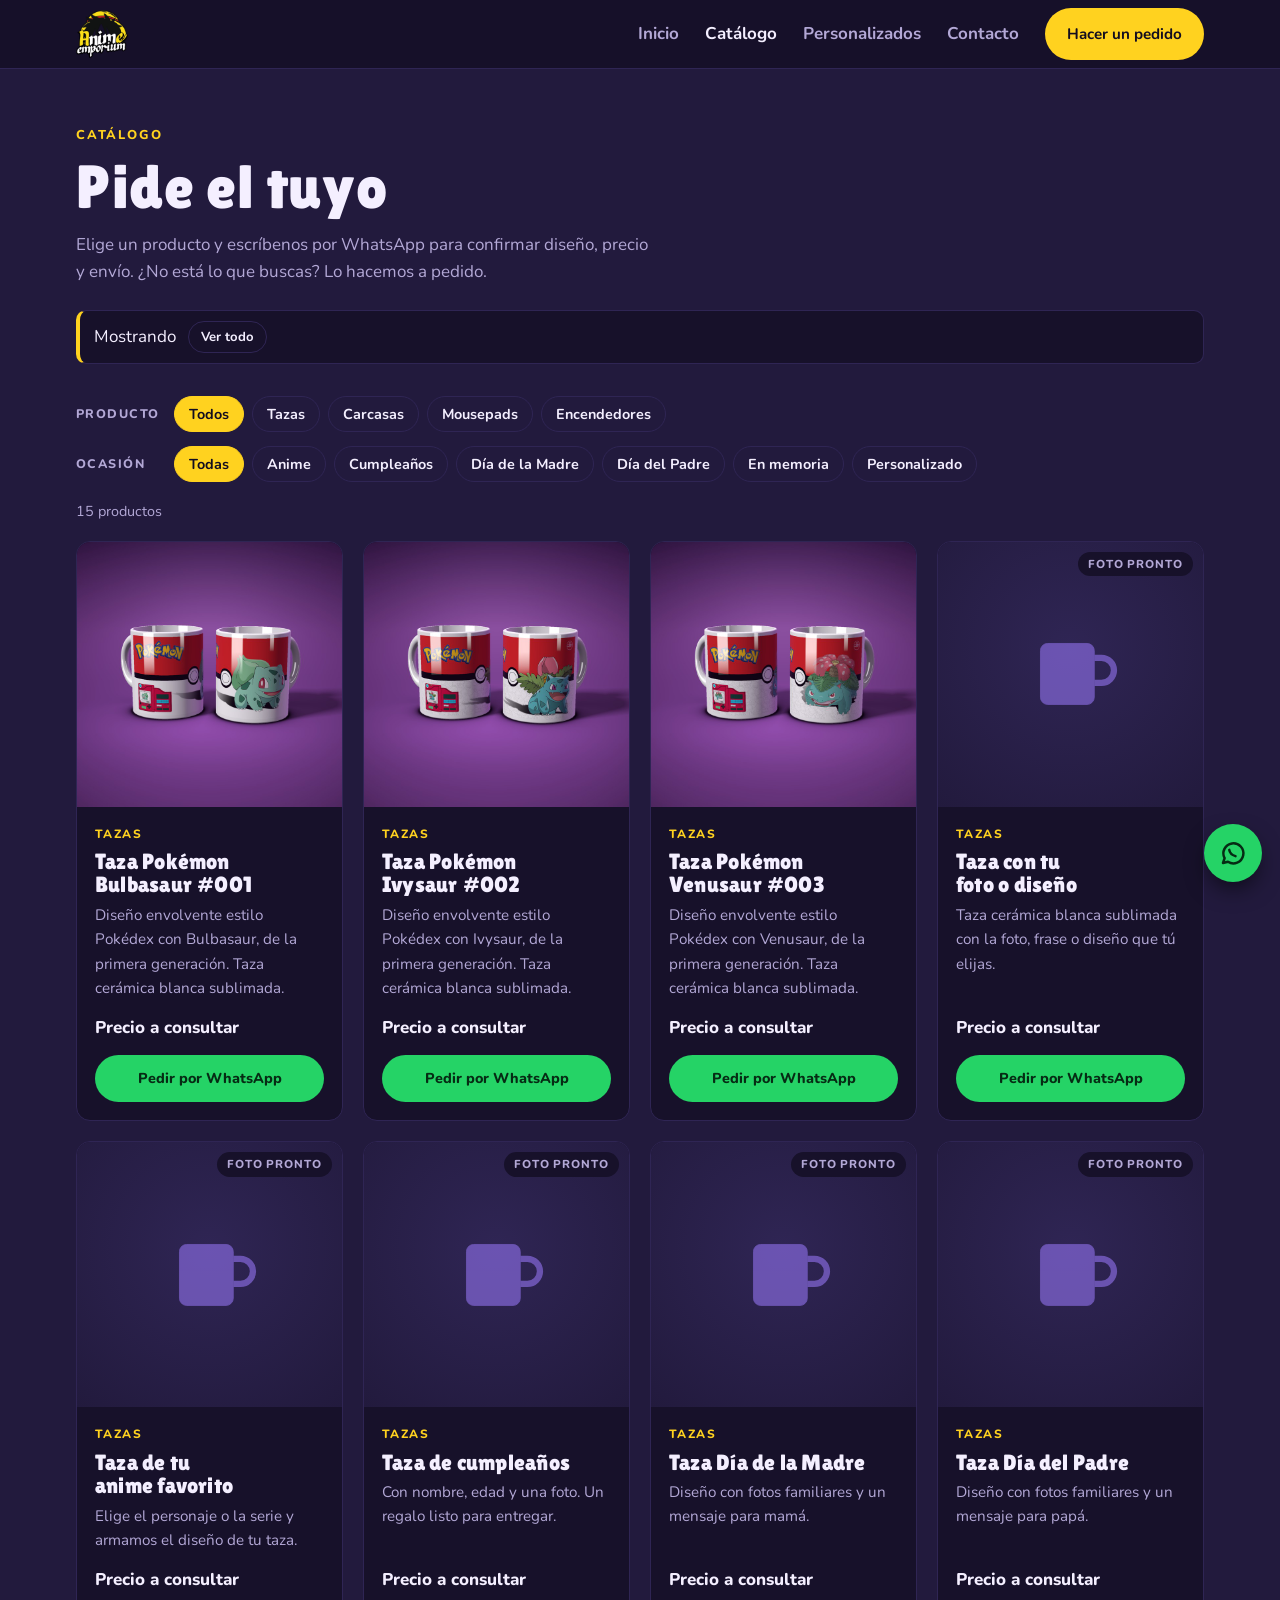
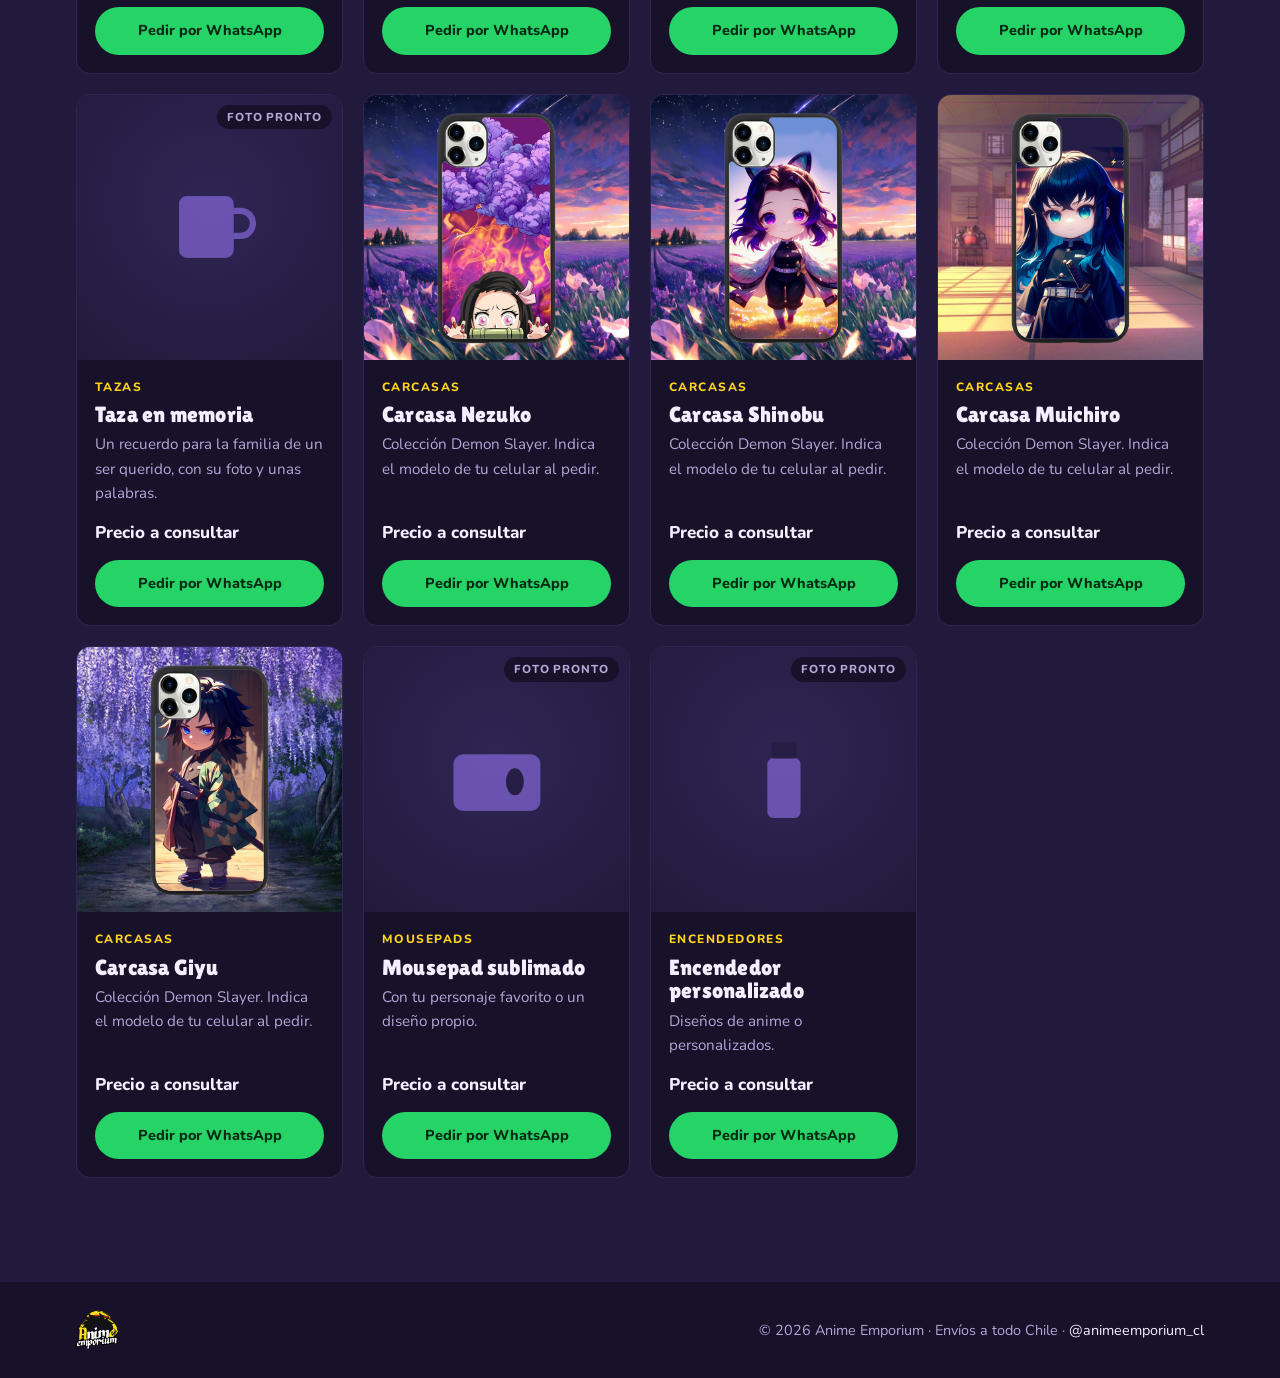
==== catalogo.html @ aecd5f4e "Primera versión del sitio" ====
<!doctype html>
<html lang="es-CL">
<head>
<meta charset="utf-8">
<meta name="viewport" content="width=device-width, initial-scale=1, viewport-fit=cover">
<title>Catálogo · Anime Emporium</title>
<meta name="claude:viewport-fit-sides" content="cover">
<meta name="description" content="Catálogo de tazas, carcasas, mousepads y encendedores sublimados. Pide por WhatsApp, envíos a todo Chile.">
<meta property="og:title" content="Catálogo · Anime Emporium">
<meta property="og:description" content="Catálogo de tazas, carcasas, mousepads y encendedores sublimados. Pide por WhatsApp, envíos a todo Chile.">
<meta property="og:image" content="assets/img/productos/taza-pokemon-venusaur.jpg">
<link rel="icon" href="assets/img/logo.png">
<link rel="preconnect" href="https://fonts.googleapis.com">
<link rel="preconnect" href="https://fonts.gstatic.com" crossorigin>
<link rel="stylesheet" href="https://fonts.googleapis.com/css2?family=Lilita+One&family=Nunito:wght@400;700;800&display=swap">
<link rel="stylesheet" href="css/estilos.css">
</head>
<body data-pagina="catalogo">

<header class="header">
  <div class="envoltura">
    <a class="marca" href="index.html" aria-label="Anime Emporium, inicio">
      <img src="assets/img/logo.png" alt="Anime Emporium" width="300" height="276">
    </a>
    <button id="btn-menu" type="button" aria-expanded="false" aria-controls="nav" aria-label="Abrir menú">
      <svg viewBox="0 0 24 24" fill="none" stroke="currentColor" stroke-width="2.2" stroke-linecap="round"><path d="M4 7h16M4 12h16M4 17h16"/></svg>
    </button>
    <nav id="nav" class="nav" aria-label="Principal">
      <a href="index.html">Inicio</a>
      <a href="catalogo.html" aria-current="page">Catálogo</a>
      <a href="index.html#personalizados">Personalizados</a>
      <a href="index.html#contacto">Contacto</a>
      <a class="btn btn-pri" data-wsp href="#" target="_blank" rel="noopener">Hacer un pedido</a>
    </nav>
  </div>
</header>

<main>
  <section class="seccion catalogo pag">
    <div class="envoltura">
      <p class="eyebrow">Catálogo</p>
      <h1 class="titulo-pag">Pide el tuyo</h1>
      <p class="intro">Elige un producto y escríbenos por WhatsApp para confirmar diseño, precio y envío. ¿No está lo que buscas? Lo hacemos a pedido.</p>

      <div class="aviso" id="aviso-coleccion" hidden>
        <span>Mostrando <strong></strong></span>
        <button type="button" class="mini" id="quitar-coleccion">Ver todo</button>
      </div>

      <div class="filtros">
        <div class="filtro">
          <span class="filtro-label" id="lbl-cat">Producto</span>
          <div class="chips" id="filtro-categoria" role="group" aria-labelledby="lbl-cat"></div>
        </div>
        <div class="filtro">
          <span class="filtro-label" id="lbl-oca">Ocasión</span>
          <div class="chips" id="filtro-ocasion" role="group" aria-labelledby="lbl-oca"></div>
        </div>
      </div>
      <p id="conteo" aria-live="polite"></p>
      <div class="grid-prod" id="grid-productos"></div>
    </div>
  </section>
</main>

<footer>
  <div class="envoltura">
    <img src="assets/img/logo.png" alt="Anime Emporium" width="300" height="276">
    <p>© <span id="anio"></span> Anime Emporium · Envíos a todo Chile · <a data-ig href="#" target="_blank" rel="noopener" data-ig-texto>@animeemporium_cl</a></p>
  </div>
</footer>

<a class="flotante" data-wsp href="#" target="_blank" rel="noopener" aria-label="Escríbenos por WhatsApp">
  <svg viewBox="0 0 24 24" fill="none" stroke="currentColor" stroke-width="2" stroke-linejoin="round"><path d="M4 20l1.3-3.9A8 8 0 1 1 8 19z"/><path d="M9 9.5c.3 2 2.3 4.2 5 5" stroke-linecap="round"/></svg>
</a>

<script src="js/config.js"></script>
<script src="js/app.js"></script>
</body>
</html>
---- css/estilos.css ----
/* Layout: cielo nocturno de las publicaciones de IG + amarillo/rojo del logo.
   Hero en dos columnas con una taza y una carcasa, luego destacados, colecciones, personalizados y contacto. */
:root {
  --noche: #17112a;        /* fondo */
  --noche-2: #221a3d;      /* paneles */
  --noche-3: #2f2554;      /* bordes / chips */
  --texto: #f4efff;
  --suave: #b3a8d6;
  --amarillo: #ffd21f;     /* logo */
  --amarillo-osc: #d9a900;
  --rojo: #e3262e;         /* cinta del sombrero */
  --lila: #9d7bff;
  --wsp: #25d366;
  --tinta: #120d20;        /* texto sobre amarillo */

  --f-display: "Lilita One", "Arial Rounded MT Bold", "Trebuchet MS", sans-serif;
  --f-texto: "Nunito", "Segoe UI", system-ui, sans-serif;

  --radio: 14px;
  --ancho: 1160px;
  color-scheme: dark;
}

* { box-sizing: border-box; }
html { scroll-behavior: smooth; scroll-padding-top: 84px; }
body {
  margin: 0;
  background: var(--noche);
  color: var(--texto);
  font-family: var(--f-texto);
  font-size: 1.0625rem;
  line-height: 1.6;
  -webkit-font-smoothing: antialiased;
}
img { max-width: 100%; height: auto; display: block; }
a { color: inherit; }
h1, h2, h3 { font-family: var(--f-display); font-weight: 400; line-height: 1.05; margin: 0; text-wrap: balance; letter-spacing: .01em; }
p { margin: 0; }

.envoltura {
  max-width: var(--ancho);
  margin: 0 auto;
  padding-left: max(16px, env(safe-area-inset-left, 0px));
  padding-right: max(16px, env(safe-area-inset-right, 0px));
}
.seccion { padding-block: clamp(56px, 9vw, 104px); }
.eyebrow {
  font-weight: 800; font-size: .8rem; letter-spacing: .14em; text-transform: uppercase;
  color: var(--amarillo); margin-bottom: 10px;
}
.titulo-sec { font-size: clamp(2.1rem, 5vw, 3.2rem); }
.intro { color: var(--suave); max-width: 58ch; margin-top: 12px; }

/* Botones */
.btn {
  display: inline-flex; align-items: center; justify-content: center; gap: 8px;
  font-family: var(--f-texto); font-weight: 800; font-size: .95rem;
  padding: 12px 20px; border-radius: 999px; text-decoration: none; border: 2px solid transparent;
  cursor: pointer; transition: transform .15s ease, background-color .15s ease;
}
.btn:hover { transform: translateY(-2px); }
.btn:focus-visible, .chip:focus-visible, .col:focus-visible, a:focus-visible, button:focus-visible {
  outline: 3px solid var(--amarillo); outline-offset: 3px;
}
.btn-pri { background: var(--amarillo); color: var(--tinta); }
.btn-pri:hover { background: #ffe066; }
.btn-sec { border-color: var(--noche-3); color: var(--texto); background: transparent; }
.btn-sec:hover { border-color: var(--suave); }
.btn-wsp { background: var(--wsp); color: #062b14; }
.btn svg { width: 18px; height: 18px; flex: none; }

/* Header */
body::before {
  content: ""; position: fixed; inset: 0 0 auto; height: env(safe-area-inset-top, 0px);
  z-index: 10; background: var(--noche);
}
.header {
  position: sticky; top: env(safe-area-inset-top, 0px); z-index: 20;
  background: color-mix(in srgb, var(--noche) 88%, transparent);
  backdrop-filter: blur(10px); -webkit-backdrop-filter: blur(10px);
  border-bottom: 1px solid var(--noche-3);
}
.header .envoltura { display: flex; align-items: center; justify-content: space-between; gap: 16px; min-height: 68px; }
.marca img { height: 48px; width: auto; }
.nav { display: flex; align-items: center; gap: 26px; }
.nav a { text-decoration: none; font-weight: 700; color: var(--suave); }
.nav a:hover { color: var(--texto); }
.nav .btn { color: var(--tinta); }
#btn-menu { display: none; background: none; border: 0; color: var(--texto); padding: 8px; cursor: pointer; }
#btn-menu svg { width: 28px; height: 28px; }

/* Hero */
.hero {
  position: relative; overflow: hidden;
  background:
    radial-gradient(1.5px 1.5px at 12% 22%, #fff9 50%, transparent 51%),
    radial-gradient(1px 1px at 28% 68%, #fff8 50%, transparent 51%),
    radial-gradient(1.5px 1.5px at 46% 14%, #fffa 50%, transparent 51%),
    radial-gradient(1px 1px at 63% 40%, #fff7 50%, transparent 51%),
    radial-gradient(1.5px 1.5px at 82% 18%, #fff9 50%, transparent 51%),
    radial-gradient(1px 1px at 92% 62%, #fff7 50%, transparent 51%),
    radial-gradient(120% 70% at 75% 110%, #7b3fb855 0%, transparent 60%),
    radial-gradient(90% 60% at 10% 120%, #e3262e33 0%, transparent 60%),
    var(--noche);
}
.hero .envoltura {
  display: grid; grid-template-columns: 1.05fr .95fr; align-items: center; gap: 40px;
  padding-block: clamp(48px, 8vw, 96px);
}
.hero-texto { min-width: 0; }
.hero h1 { font-size: clamp(2.6rem, 6.4vw, 4.6rem); }
.hero h1 .amarillo { color: var(--amarillo); -webkit-text-stroke: 0; text-shadow: 0 4px 0 var(--rojo); }
.hero-lead { color: var(--suave); font-size: 1.15rem; max-width: 46ch; margin-top: 20px; }
.hero-cta { display: flex; flex-wrap: wrap; gap: 12px; margin-top: 30px; }
.sello {
  display: inline-flex; align-items: center; gap: 8px; margin-top: 28px;
  font-weight: 800; font-size: .85rem; letter-spacing: .06em; text-transform: uppercase;
  color: var(--texto); background: var(--noche-2); border: 1px solid var(--noche-3);
  padding: 8px 14px; border-radius: 999px;
}
.sello svg { width: 20px; height: 20px; color: var(--amarillo); }

.hero-visual { position: relative; padding: 0 0 8% 10%; min-width: 0; }
.hv-taza {
  width: 100%; border-radius: 26px; box-shadow: 0 30px 60px -18px #000d;
  border: 1px solid var(--noche-3);
}
.hv-carcasa {
  position: absolute; left: 0; bottom: 0; width: 38%;
  border-radius: 20px; border: 4px solid var(--noche);
  box-shadow: 0 20px 40px -12px #000c; transform: rotate(-8deg);
  transition: transform .4s cubic-bezier(.2, .8, .2, 1);
}
.hero-visual:hover .hv-carcasa { transform: rotate(-12deg) translateY(-6px); }

/* Banda de categorías */
.banda { background: var(--amarillo); color: var(--tinta); overflow: hidden; }
.banda .envoltura {
  display: flex; flex-wrap: wrap; justify-content: center; align-items: center; gap: 8px 22px;
  padding-block: 16px; font-family: var(--f-display); font-size: 1.35rem;
}
.banda .punto { width: 9px; height: 9px; border-radius: 50%; background: var(--rojo); flex: none; }

/* Colecciones */
.grid-col {
  display: grid; gap: 18px; margin-top: 36px;
  grid-template-columns: repeat(auto-fill, minmax(210px, 1fr));
}
.col {
  position: relative; display: block; border-radius: var(--radio); overflow: hidden;
  border: 1px solid var(--noche-3); text-decoration: none; aspect-ratio: 1; max-width: 100%;
}
.col img { width: 100%; height: 100%; object-fit: cover; transition: transform .4s ease; }
.col:hover img { transform: scale(1.04); }
.col-nombre {
  position: absolute; left: 10px; bottom: 10px; padding: 4px 12px; border-radius: 999px;
  background: var(--noche); font-weight: 800; font-size: .85rem;
}

/* Catálogo */
.catalogo { background: var(--noche-2); }
.filtros { display: grid; gap: 14px; margin-top: 32px; }
.filtro { display: flex; flex-wrap: wrap; align-items: center; gap: 8px; }
.filtro-label { font-size: .78rem; font-weight: 800; letter-spacing: .12em; text-transform: uppercase; color: var(--suave); width: 90px; }
.chips { display: flex; flex-wrap: wrap; gap: 8px; min-width: 0; }
.chip {
  font-family: var(--f-texto); font-weight: 700; font-size: .9rem;
  padding: 7px 14px; border-radius: 999px; cursor: pointer;
  background: transparent; color: var(--texto); border: 1.5px solid var(--noche-3);
}
.chip:hover { border-color: var(--suave); }
.chip[aria-pressed="true"] { background: var(--amarillo); border-color: var(--amarillo); color: var(--tinta); }
#conteo { color: var(--suave); font-size: .9rem; margin-top: 18px; font-variant-numeric: tabular-nums; }

.grid-prod {
  display: grid; gap: 20px; margin-top: 18px;
  grid-template-columns: repeat(auto-fill, minmax(240px, 1fr));
}
.prod {
  display: flex; flex-direction: column; background: var(--noche);
  border: 1px solid var(--noche-3); border-radius: var(--radio); overflow: hidden;
}
.prod-media {
  position: relative; aspect-ratio: 1; max-width: 100%; display: grid; place-items: center;
  background: radial-gradient(circle at 50% 40%, var(--noche-3), var(--noche-2));
}
.prod-media img { width: 100%; height: 100%; object-fit: cover; }
.ph { width: 46%; fill: var(--lila); stroke: var(--lila); opacity: .55; }
.ph .hueco { fill: var(--noche-2); stroke: none; }
.sin-foto {
  position: absolute; top: 10px; right: 10px; font-size: .72rem; font-weight: 800;
  letter-spacing: .08em; text-transform: uppercase; color: var(--suave);
  background: var(--noche); padding: 3px 10px; border-radius: 999px;
}
.prod-body { display: flex; flex-direction: column; gap: 6px; padding: 18px; flex: 1; }
.prod-cat { font-size: .75rem; font-weight: 800; letter-spacing: .12em; text-transform: uppercase; color: var(--amarillo); }
.prod h3 { font-size: 1.4rem; }
.prod-desc { color: var(--suave); font-size: .95rem; }
.prod-precio { font-weight: 800; margin-top: auto; padding-top: 8px; font-variant-numeric: tabular-nums; }
.prod-acciones { display: flex; flex-wrap: wrap; gap: 8px; margin-top: 8px; }
.prod-acciones .btn { flex: 1 1 auto; padding: 10px 14px; font-size: .9rem; }
.vacio { color: var(--suave); grid-column: 1 / -1; padding: 30px 0; }

/* Personalizados */
.perso .envoltura { display: grid; grid-template-columns: .9fr 1.1fr; gap: 48px; align-items: start; }
.pasos { list-style: none; margin: 0; padding: 0; display: grid; gap: 14px; counter-reset: paso; }
.pasos li {
  counter-increment: paso; display: grid; grid-template-columns: 56px 1fr; gap: 16px; align-items: start;
  background: var(--noche-2); border: 1px solid var(--noche-3); border-radius: var(--radio); padding: 20px;
}
.pasos li::before {
  content: counter(paso); font-family: var(--f-display); font-size: 1.8rem; line-height: 1;
  width: 56px; height: 56px; border-radius: 50%; display: grid; place-items: center;
  background: var(--amarillo); color: var(--tinta);
}
.pasos h3 { font-size: 1.3rem; margin-bottom: 4px; }
.pasos p { color: var(--suave); font-size: .97rem; }
.ocasiones-lista { display: flex; flex-wrap: wrap; gap: 8px; margin-top: 22px; }
.ocasiones-lista span { font-weight: 700; font-size: .88rem; padding: 6px 12px; border-radius: 999px; border: 1.5px dashed var(--noche-3); color: var(--texto); }
.perso .btn { margin-top: 28px; }

/* Nosotros / contacto */
.contacto { background: var(--noche-2); border-top: 4px solid var(--rojo); }
.contacto .envoltura { display: grid; grid-template-columns: 1fr 1fr; gap: 48px; }
.contacto .texto { min-width: 0; }
.contacto .texto p + p { margin-top: 14px; }
.contacto .texto p { color: var(--suave); max-width: 52ch; }
.canales { display: grid; gap: 12px; align-content: start; }
.canal {
  display: grid; grid-template-columns: 44px 1fr auto; align-items: center; gap: 14px;
  background: var(--noche); border: 1px solid var(--noche-3); border-radius: var(--radio);
  padding: 14px 16px; text-decoration: none; min-width: 0;
}
a.canal:hover { border-color: var(--suave); }
.canal-ico { width: 44px; height: 44px; border-radius: 12px; display: grid; place-items: center; background: var(--noche-3); }
.canal-ico svg { width: 22px; height: 22px; }
.canal small { display: block; color: var(--suave); font-size: .78rem; font-weight: 800; letter-spacing: .1em; text-transform: uppercase; }
.canal strong { display: block; font-weight: 800; overflow-wrap: anywhere; user-select: all; }

footer { padding-block: 28px; color: var(--suave); font-size: .9rem; }
footer .envoltura { display: flex; flex-wrap: wrap; justify-content: space-between; align-items: center; gap: 12px; }
footer img { height: 40px; width: auto; }

/* Botón flotante WhatsApp */
.flotante {
  position: fixed; z-index: 30;
  right: calc(18px + env(safe-area-inset-right, 0px));
  bottom: calc(18px + env(safe-area-inset-bottom, 0px));
  width: 58px; height: 58px; border-radius: 50%; display: grid; place-items: center;
  background: var(--wsp); color: #062b14; box-shadow: 0 10px 24px -6px #000b;
}
.flotante svg { width: 30px; height: 30px; }

/* Páginas internas */
.pag { padding-block: clamp(32px, 5vw, 56px) clamp(56px, 9vw, 104px); }
.titulo-pag { font-size: clamp(2.4rem, 6vw, 3.8rem); }
.cabecera-fila { display: flex; flex-wrap: wrap; align-items: end; justify-content: space-between; gap: 16px 24px; margin-bottom: 30px; }
.nav a[aria-current="page"] { color: var(--texto); }
.prod h3 a { text-decoration: none; }
.prod h3 a:hover { color: var(--amarillo); }
.prod-media { text-decoration: none; }
.aviso {
  display: flex; flex-wrap: wrap; align-items: center; gap: 12px; margin-top: 24px;
  background: var(--noche); border: 1px solid var(--noche-3); border-left: 4px solid var(--amarillo);
  border-radius: 10px; padding: 10px 14px;
}
.aviso strong { color: var(--amarillo); }
.mini {
  font: 700 .82rem var(--f-texto); color: var(--texto); background: transparent;
  border: 1.5px solid var(--noche-3); border-radius: 999px; padding: 6px 12px; cursor: pointer;
}
.mini:hover { border-color: var(--suave); }

.migas { display: flex; flex-wrap: wrap; gap: 8px; font-size: .92rem; color: var(--suave); margin-bottom: 28px; }
.migas a { text-decoration: none; color: var(--suave); }
.migas a:hover { color: var(--texto); }
.migas [aria-current] { color: var(--texto); font-weight: 700; }
.ficha { display: grid; grid-template-columns: 1fr 1fr; gap: clamp(28px, 5vw, 64px); align-items: start; min-height: 420px; }
.ficha-media {
  position: relative; aspect-ratio: 1; max-width: 100%; display: grid; place-items: center;
  border-radius: 22px; overflow: hidden; border: 1px solid var(--noche-3);
  background: radial-gradient(circle at 50% 40%, var(--noche-3), var(--noche-2));
}
.ficha-media img { width: 100%; height: 100%; object-fit: cover; }
.ficha-info { min-width: 0; display: flex; flex-direction: column; gap: 14px; }
.ficha-info h1 { font-size: clamp(2.2rem, 4.6vw, 3.4rem); }
.ficha-precio { font-size: 1.4rem; font-weight: 800; color: var(--amarillo); font-variant-numeric: tabular-nums; }
.ficha-desc { color: var(--suave); max-width: 52ch; }
.ficha-info .ocasiones-lista { margin-top: 0; }
.nota { font-size: .95rem; background: var(--noche-2); border-radius: 10px; padding: 10px 14px; }
.ficha-acciones { display: flex; flex-wrap: wrap; gap: 10px; margin-top: 6px; }
.ficha-acciones .btn { padding: 14px 24px; font-size: 1rem; }
.ficha-datos { list-style: none; margin: 10px 0 0; padding: 16px 0 0; border-top: 1px solid var(--noche-3); display: grid; gap: 6px; color: var(--suave); font-size: .95rem; }
.ficha-datos strong { color: var(--texto); }
.ficha-vacia { grid-column: 1 / -1; display: grid; gap: 14px; justify-items: start; }
footer a { color: var(--texto); text-decoration: none; }

/* Responsive */
@media (max-width: 900px) {
  .hero .envoltura, .perso .envoltura, .contacto .envoltura, .ficha { grid-template-columns: 1fr; }
  .hero-visual { max-width: 520px; }
}
@media (max-width: 760px) {
  #btn-menu { display: block; }
  .nav {
    display: none; position: absolute; top: 100%; left: 0; right: 0;
    flex-direction: column; align-items: stretch; gap: 4px;
    background: var(--noche); border-bottom: 1px solid var(--noche-3);
    padding: 12px max(16px, env(safe-area-inset-right, 0px)) 18px max(16px, env(safe-area-inset-left, 0px));
  }
  .nav.abierto { display: flex; }
  .nav a { padding: 10px 4px; }
  .nav .btn { margin-top: 6px; }
  .filtro-label { width: 100%; }
  .grid-prod { grid-template-columns: repeat(auto-fill, minmax(160px, 1fr)); gap: 12px; }
  .prod-body { padding: 14px; }
  .prod h3 { font-size: 1.2rem; }
  .grid-col { grid-template-columns: repeat(2, 1fr); gap: 12px; }
  .banda .envoltura { gap: 6px 14px; font-size: 1.1rem; }
}
@media (prefers-reduced-motion: reduce) {
  html { scroll-behavior: auto; }
  *, *::before, *::after { transition: none !important; animation: none !important; }
}
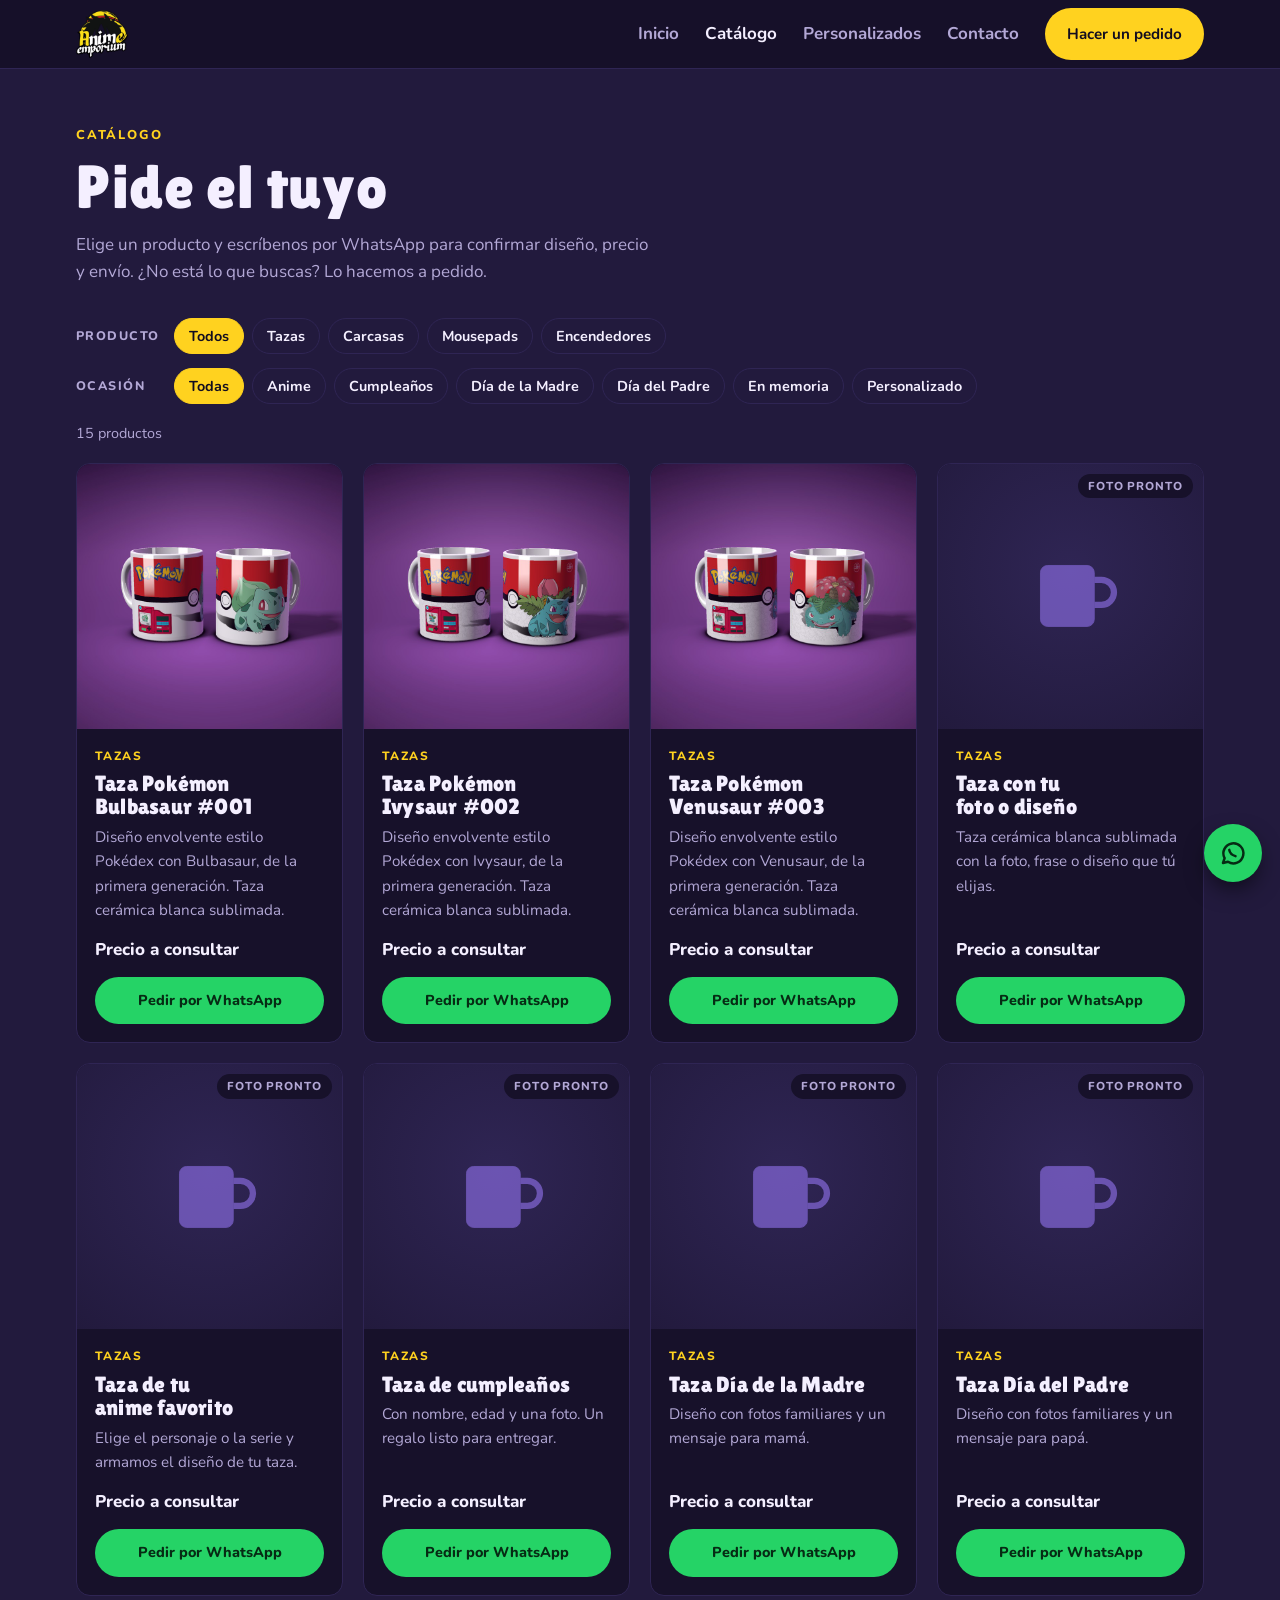
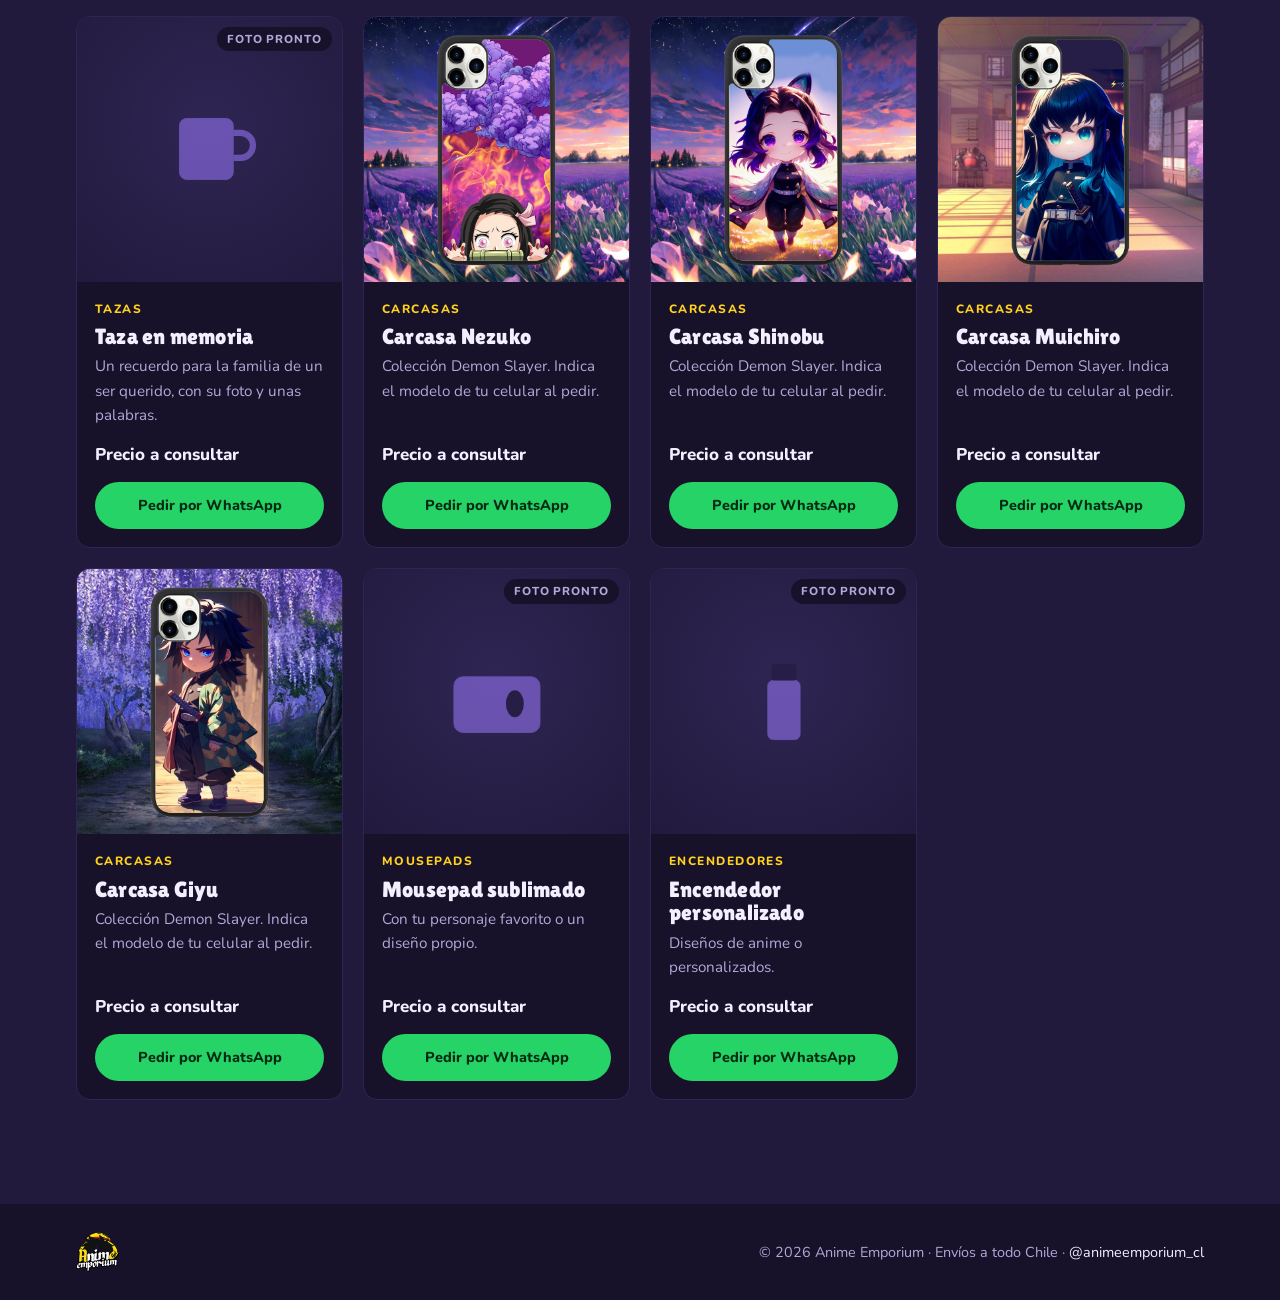
==== commit f493ce91: "Página Personalizados con diseñador de tazas" ====
--- a/catalogo.html
+++ b/catalogo.html
@@ -28,7 +28,7 @@
     <nav id="nav" class="nav" aria-label="Principal">
       <a href="index.html">Inicio</a>
       <a href="catalogo.html" aria-current="page">Catálogo</a>
-      <a href="index.html#personalizados">Personalizados</a>
+      <a href="personalizados.html">Personalizados</a>
       <a href="index.html#contacto">Contacto</a>
       <a class="btn btn-pri" data-wsp href="#" target="_blank" rel="noopener">Hacer un pedido</a>
     </nav>
--- a/css/estilos.css
+++ b/css/estilos.css
@@ -33,6 +33,7 @@
   -webkit-font-smoothing: antialiased;
 }
 img { max-width: 100%; height: auto; display: block; }
+[hidden] { display: none !important; }
 a { color: inherit; }
 h1, h2, h3 { font-family: var(--f-display); font-weight: 400; line-height: 1.05; margin: 0; text-wrap: balance; letter-spacing: .01em; }
 p { margin: 0; }
@@ -295,9 +296,63 @@
 .ficha-vacia { grid-column: 1 / -1; display: grid; gap: 14px; justify-items: start; }
 footer a { color: var(--texto); text-decoration: none; }
 
+/* Diseñador de tazas */
+.disenador { display: grid; grid-template-columns: 1.1fr .9fr; gap: clamp(24px, 4vw, 48px); margin-top: 36px; align-items: start; }
+.dis-vista { position: sticky; top: calc(84px + env(safe-area-inset-top, 0px)); display: grid; gap: 14px; min-width: 0; }
+.dis-lienzo {
+  border-radius: 22px; overflow: hidden; border: 1px solid var(--noche-3);
+  background: var(--noche-2); display: grid; place-items: center; aspect-ratio: 1; max-width: 100%;
+}
+.dis-lienzo canvas { width: 100%; height: auto; display: block; }
+#vista-plano { width: 94%; border-radius: 6px; box-shadow: 0 10px 30px -10px #000a; }
+.dis-toggle { display: flex; gap: 8px; justify-content: center; }
+.dis-controles { display: grid; gap: 18px; min-width: 0; }
+.paso { margin: 0; border: 1px solid var(--noche-3); border-radius: var(--radio); background: var(--noche-2); padding: 18px; min-width: 0; display: grid; gap: 14px; }
+.paso legend { float: left; width: 100%; padding: 0; display: flex; align-items: center; gap: 10px; font-family: var(--f-display); font-size: 1.35rem; }
+.paso legend + * { clear: both; }
+.paso-n {
+  width: 32px; height: 32px; border-radius: 50%; display: grid; place-items: center; flex: none;
+  background: var(--amarillo); color: var(--tinta); font-size: 1.05rem;
+}
+.plantillas { display: grid; grid-template-columns: repeat(3, 1fr); gap: 10px; }
+.plantilla {
+  display: grid; gap: 6px; padding: 6px 6px 8px; border-radius: 12px; cursor: pointer;
+  background: var(--noche); border: 2px solid var(--noche-3); color: var(--texto);
+  font: 700 .8rem/1.2 var(--f-texto); text-align: center;
+}
+.plantilla canvas { width: 100%; height: auto; border-radius: 6px; display: block; }
+.plantilla:hover { border-color: var(--suave); }
+.plantilla[aria-pressed="true"] { border-color: var(--amarillo); }
+.oculto { position: absolute; width: 1px; height: 1px; opacity: 0; pointer-events: none; }
+.zona-foto {
+  display: grid; justify-items: center; gap: 6px; text-align: center; cursor: pointer;
+  border: 2px dashed var(--noche-3); border-radius: 12px; padding: 22px 14px; background: var(--noche);
+}
+.zona-foto svg { width: 34px; height: 34px; color: var(--amarillo); }
+.zona-foto small { color: var(--suave); font-size: .85rem; overflow-wrap: anywhere; }
+.zona-foto:hover, .zona-foto.arrastrando { border-color: var(--amarillo); }
+.zona-foto.con-foto { border-style: solid; }
+#foto:focus-visible + .zona-foto, .zona-foto:focus-within { outline: 3px solid var(--amarillo); outline-offset: 3px; }
+.ajustes { display: grid; gap: 10px; }
+.ajustes label { display: grid; gap: 4px; font-size: .88rem; font-weight: 700; color: var(--suave); }
+.ajustes input[type="range"] { width: 100%; accent-color: var(--amarillo); }
+.campo { display: grid; gap: 6px; font-size: .88rem; font-weight: 800; color: var(--suave); }
+.campo input {
+  font: 700 1rem var(--f-texto); color: var(--texto); background: var(--noche);
+  border: 1.5px solid var(--noche-3); border-radius: 10px; padding: 11px 12px; width: 100%;
+}
+.campo input:focus-visible { outline: 3px solid var(--amarillo); outline-offset: 1px; }
+.campo input::placeholder { color: #7f75a3; }
+.dis-acciones { display: flex; flex-wrap: wrap; gap: 10px; }
+.dis-acciones .btn { flex: 1 1 220px; padding: 14px 20px; font-size: 1rem; }
+.dis-nota { color: var(--suave); font-size: .9rem; flex-basis: 100%; }
+.teaser .envoltura { display: grid; grid-template-columns: 1fr 1fr; gap: clamp(28px, 5vw, 64px); align-items: center; }
+.teaser img { border-radius: 22px; border: 1px solid var(--noche-3); }
+
 /* Responsive */
 @media (max-width: 900px) {
-  .hero .envoltura, .perso .envoltura, .contacto .envoltura, .ficha { grid-template-columns: 1fr; }
+  .hero .envoltura, .perso .envoltura, .contacto .envoltura, .ficha, .disenador, .teaser .envoltura { grid-template-columns: 1fr; }
+  .dis-vista { position: static; }
   .hero-visual { max-width: 520px; }
 }
 @media (max-width: 760px) {
@@ -316,6 +371,7 @@
   .prod-body { padding: 14px; }
   .prod h3 { font-size: 1.2rem; }
   .grid-col { grid-template-columns: repeat(2, 1fr); gap: 12px; }
+  .plantillas { grid-template-columns: repeat(2, 1fr); }
   .banda .envoltura { gap: 6px 14px; font-size: 1.1rem; }
 }
 @media (prefers-reduced-motion: reduce) {
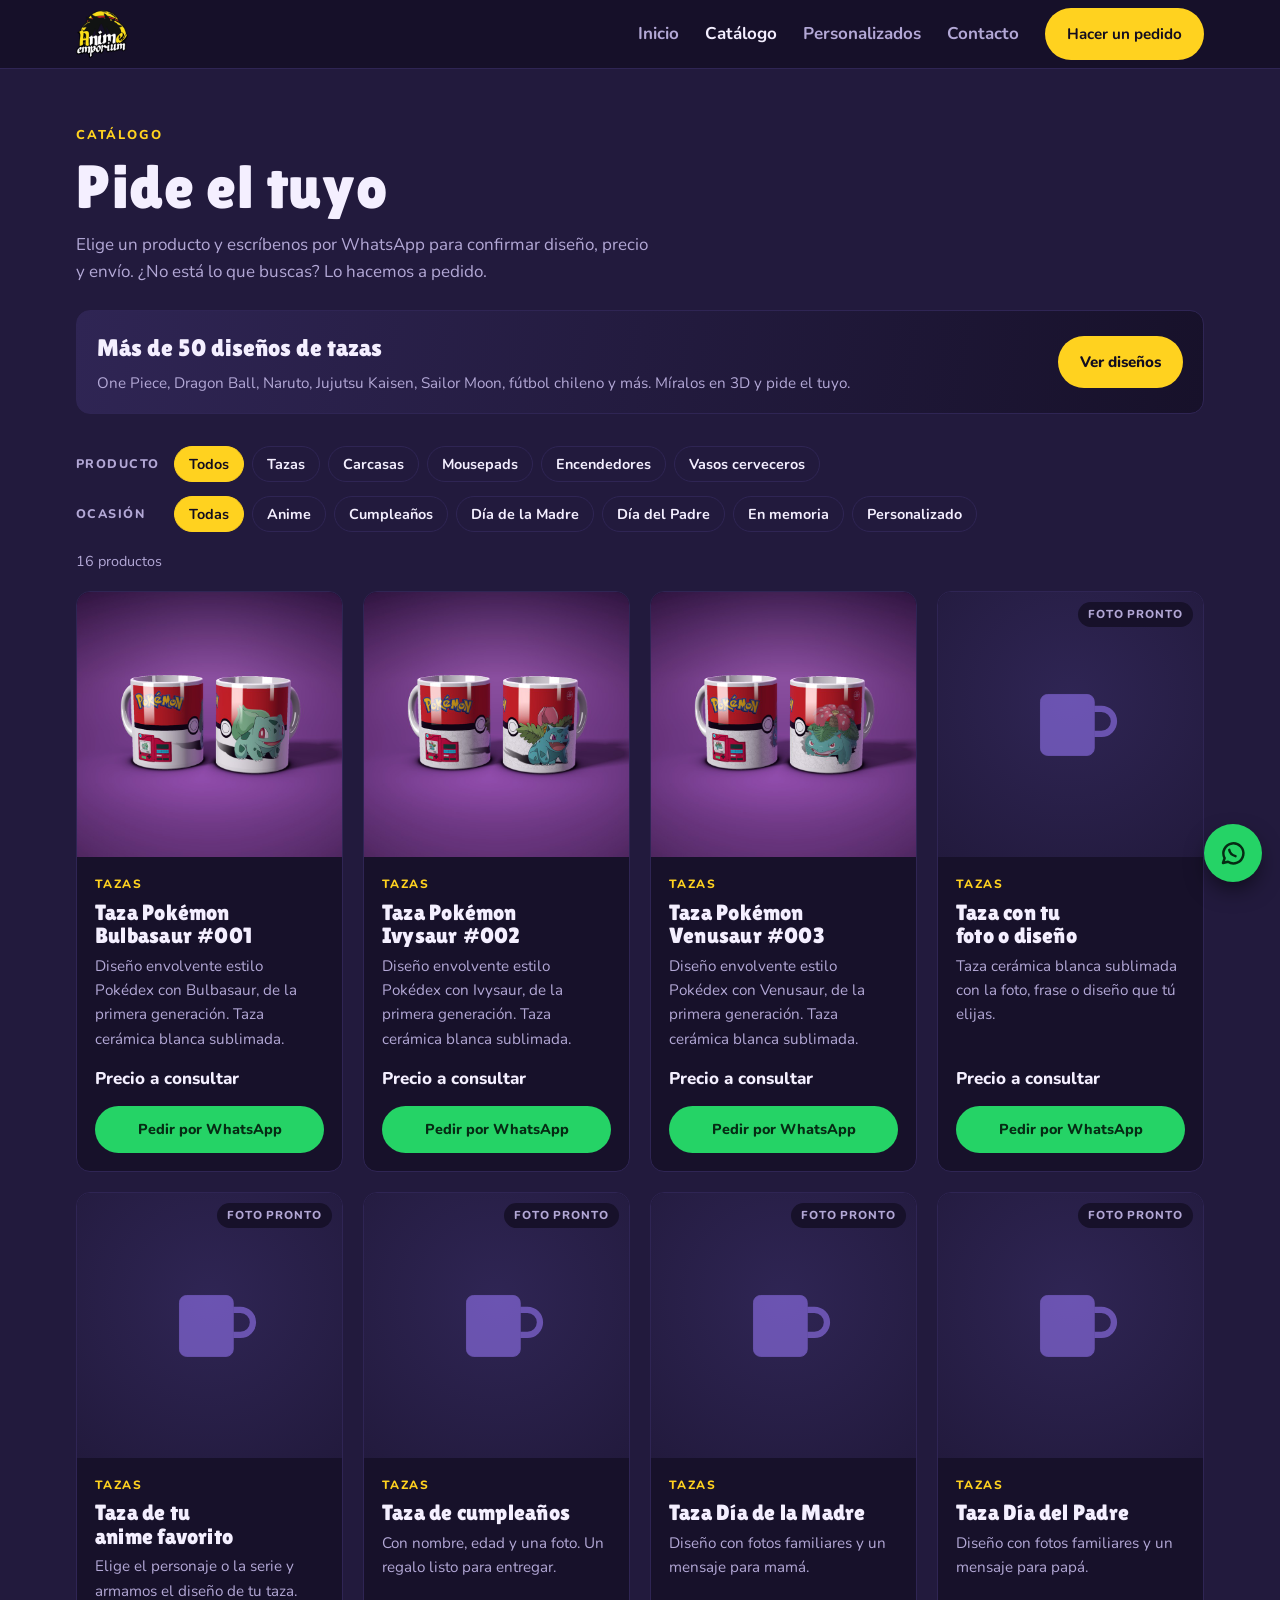
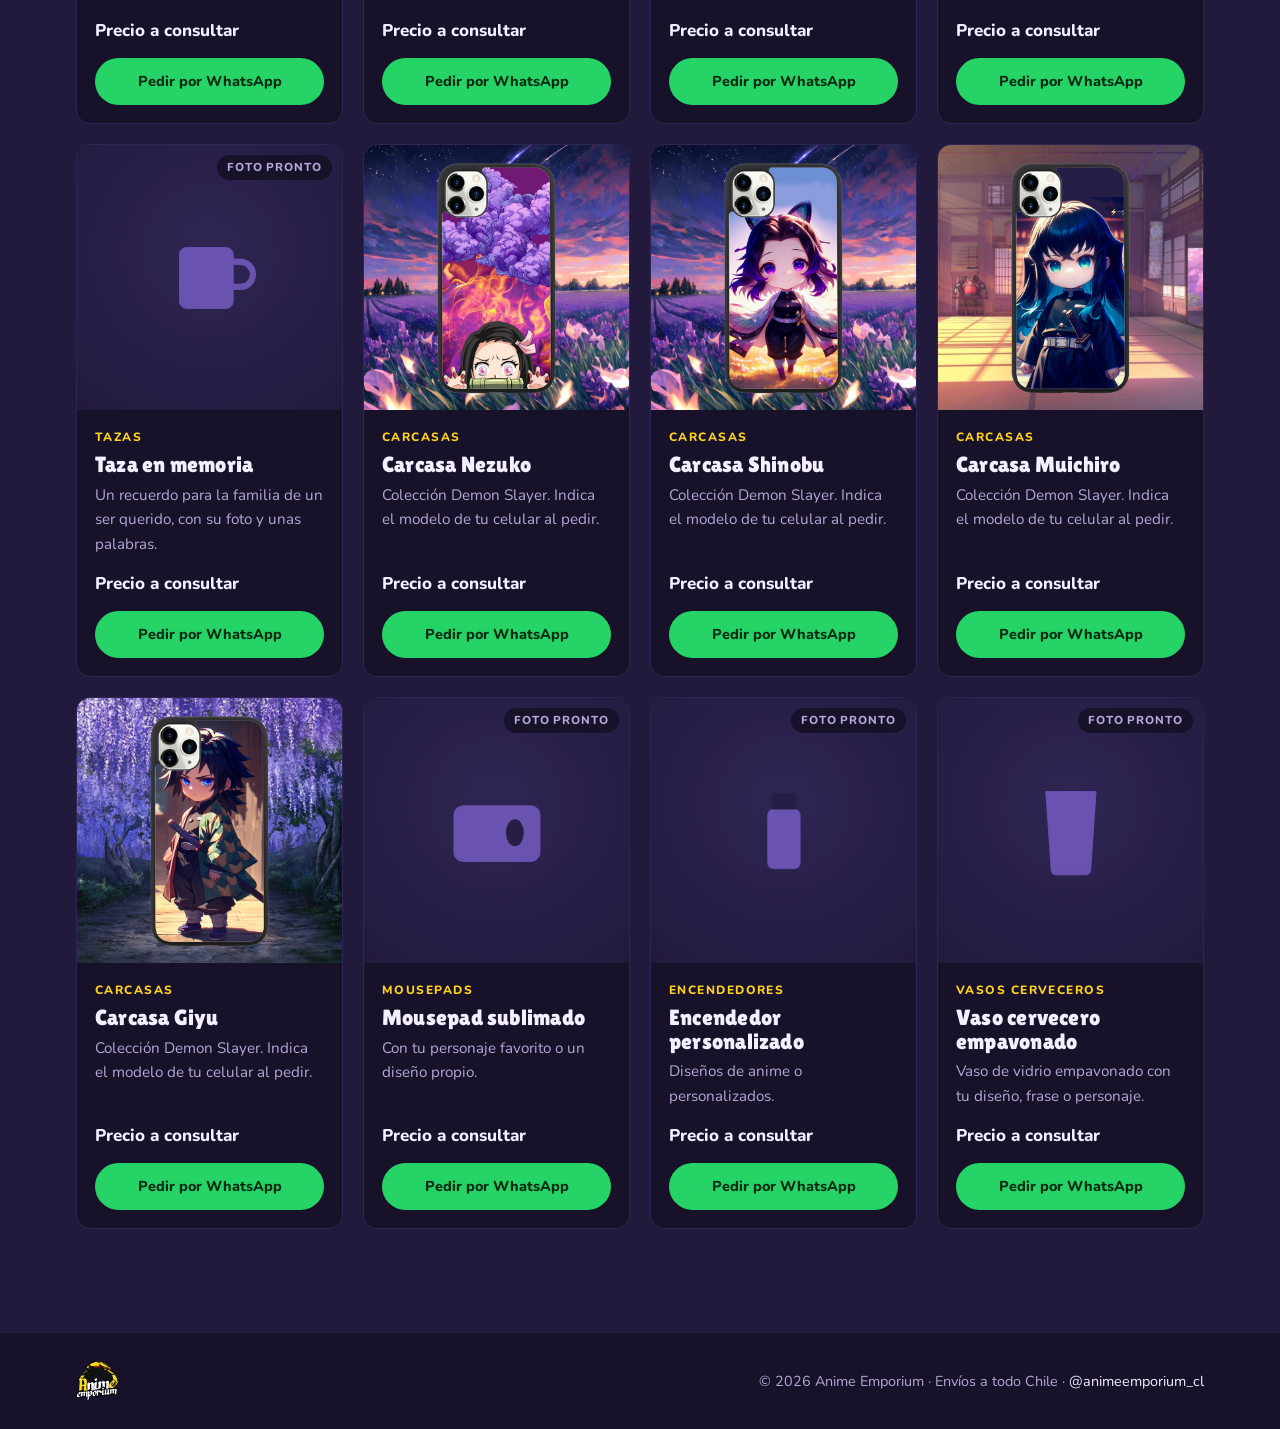
==== commit ff48e9eb: "Diseños por categoría, Pokédex y vista de frente" ====
--- a/catalogo.html
+++ b/catalogo.html
@@ -42,6 +42,12 @@
       <h1 class="titulo-pag">Pide el tuyo</h1>
       <p class="intro">Elige un producto y escríbenos por WhatsApp para confirmar diseño, precio y envío. ¿No está lo que buscas? Lo hacemos a pedido.</p>
 
+      <a class="banda-disenos" href="personalizados.html?categoria=Todos">
+        <strong>Más de 50 diseños de tazas</strong>
+        <span>One Piece, Dragon Ball, Naruto, Jujutsu Kaisen, Sailor Moon, fútbol chileno y más. Míralos en 3D y pide el tuyo.</span>
+        <span class="btn btn-pri">Ver diseños</span>
+      </a>
+
       <div class="aviso" id="aviso-coleccion" hidden>
         <span>Mostrando <strong></strong></span>
         <button type="button" class="mini" id="quitar-coleccion">Ver todo</button>
--- a/css/estilos.css
+++ b/css/estilos.css
@@ -320,7 +320,7 @@
   background: var(--noche); border: 2px solid var(--noche-3); color: var(--texto);
   font: 700 .8rem/1.2 var(--f-texto); text-align: center;
 }
-.plantilla canvas { width: 100%; height: auto; border-radius: 6px; display: block; }
+.plantilla canvas { width: 100%; height: auto; aspect-ratio: 200 / 106; object-fit: cover; border-radius: 6px; display: block; }
 .plantilla:hover { border-color: var(--suave); }
 .plantilla[aria-pressed="true"] { border-color: var(--amarillo); }
 .oculto { position: absolute; width: 1px; height: 1px; opacity: 0; pointer-events: none; }
@@ -346,6 +346,54 @@
 .dis-acciones { display: flex; flex-wrap: wrap; gap: 10px; }
 .dis-acciones .btn { flex: 1 1 220px; padding: 14px 20px; font-size: 1rem; }
 .dis-nota { color: var(--suave); font-size: .9rem; flex-basis: 100%; }
+.plantilla img { width: 100%; height: auto; aspect-ratio: 200 / 106; object-fit: cover; border-radius: 6px; display: block; }
+.plantilla small { color: var(--amarillo); font-weight: 800; font-size: .72rem; letter-spacing: .04em; }
+.plantillas { max-height: 460px; overflow-y: auto; padding-right: 4px; align-content: start; }
+.selector-fotos { gap: 6px; }
+.foto-chip.lista { border-color: var(--wsp); }
+.foto-chip.lista[aria-pressed="true"] { border-color: var(--amarillo); }
+.campos-texto { display: grid; gap: 14px; }
+.campo .ayuda { font-weight: 600; font-size: .8rem; color: #8f86b3; }
+.campo textarea {
+  font: 700 1rem/1.4 var(--f-texto); color: var(--texto); background: var(--noche);
+  border: 1.5px solid var(--noche-3); border-radius: 10px; padding: 11px 12px; width: 100%; resize: vertical;
+}
+.campo textarea:focus-visible { outline: 3px solid var(--amarillo); outline-offset: 1px; }
+.campo textarea::placeholder { color: #7f75a3; }
+.categorias { gap: 6px; }
+.categorias .chip { font-size: .82rem; padding: 6px 12px; }
+.categorias .chip small { color: var(--suave); font-weight: 800; margin-left: 2px; }
+.categorias .chip[aria-pressed="true"] small { color: var(--tinta); }
+.plantilla small.listo { color: var(--suave); }
+.aviso-listo { background: var(--noche-2); border: 1px solid var(--noche-3); border-left: 4px solid var(--amarillo); border-radius: 10px; padding: 12px 14px; color: var(--suave); }
+.aviso-listo strong { color: var(--texto); }
+.guia-personaje { display: grid; gap: 10px; }
+.guia-personaje > p { color: var(--suave); font-size: .92rem; }
+.guia-personaje strong { color: var(--texto); }
+.guia-ejemplos { display: grid; grid-template-columns: 1fr 1fr; gap: 10px; }
+.guia-ejemplos figure { margin: 0; display: grid; gap: 6px; }
+.guia-ejemplos img { width: 100%; height: auto; aspect-ratio: 260 / 246; object-fit: contain; border-radius: 10px; background: #fff; border: 3px solid var(--wsp); }
+.guia-ejemplos .mal img { border-color: var(--rojo); }
+.guia-ejemplos figcaption { font-size: .82rem; font-weight: 800; color: var(--wsp); }
+.guia-ejemplos .mal figcaption { color: #ff6b70; }
+.ajustes .check { display: flex; align-items: center; gap: 8px; color: var(--texto); }
+.ajustes .check input { width: 18px; height: 18px; accent-color: var(--amarillo); }
+.banda-disenos {
+  display: grid; grid-template-columns: 1fr auto; grid-template-areas: "t b" "d b"; gap: 4px 20px; align-items: center;
+  margin-top: 24px; padding: 18px 20px; border-radius: var(--radio); text-decoration: none;
+  background: linear-gradient(100deg, var(--noche-3), var(--noche)); border: 1px solid var(--noche-3);
+}
+.banda-disenos strong { grid-area: t; font-family: var(--f-display); font-weight: 400; font-size: 1.5rem; }
+.banda-disenos span:not(.btn) { grid-area: d; color: var(--suave); font-size: .95rem; }
+.banda-disenos .btn { grid-area: b; }
+@media (max-width: 600px) { .banda-disenos { grid-template-columns: 1fr; grid-template-areas: "t" "d" "b"; } .banda-disenos .btn { justify-self: start; margin-top: 8px; } }
+.pedir-diseno {
+  display: flex; flex-wrap: wrap; align-items: center; justify-content: space-between; gap: 10px 16px;
+  border-top: 1px solid var(--noche-3); padding-top: 14px;
+}
+.pedir-diseno p { color: var(--suave); font-size: .95rem; flex: 1 1 220px; }
+.pedir-diseno strong { color: var(--texto); }
+.pedir-diseno .btn { padding: 10px 16px; font-size: .9rem; }
 .teaser .envoltura { display: grid; grid-template-columns: 1fr 1fr; gap: clamp(28px, 5vw, 64px); align-items: center; }
 .teaser img { border-radius: 22px; border: 1px solid var(--noche-3); }
 
